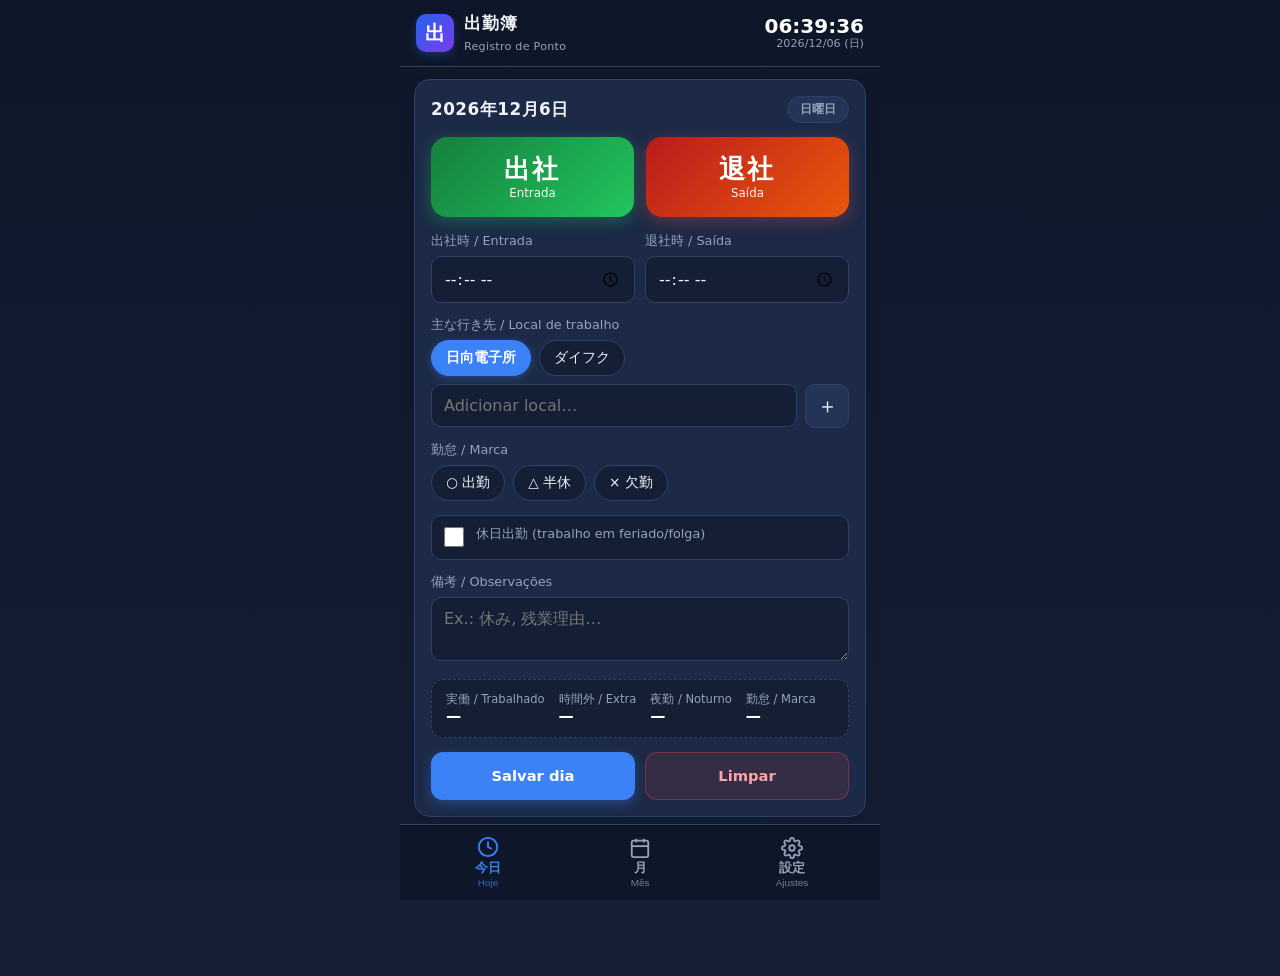
==== index.html @ 15ba2b0e "feat: Registro de Ponto PWA offline com suporte a iPhone e Android" ====
<!DOCTYPE html>
<html lang="ja">
<head>
  <meta charset="utf-8">
  <meta name="viewport" content="width=device-width, initial-scale=1, viewport-fit=cover, maximum-scale=1, user-scalable=no">
  <meta name="theme-color" content="#0f172a">
  <title>出勤簿 / Registro de Ponto</title>
  <link rel="manifest" href="manifest.json">
  <meta name="theme-color" content="#3b82f6">

  <!-- Suporte Nativo para iPhone / iOS -->
  <meta name="apple-mobile-web-app-capable" content="yes">
  <meta name="apple-mobile-web-app-status-bar-style" content="black-translucent">
  <meta name="apple-mobile-web-app-title" content="出勤簿">
  <link rel="apple-touch-icon" href="icon-192.png">
  <link rel="apple-touch-icon" sizes="192x192" href="icon-192.png">
  <link rel="apple-touch-icon" sizes="512x512" href="icon-512.png">

  <link rel="stylesheet" href="style.css">
</head>
<body>

<div class="app-wrapper">
  <!-- Top Bar -->
  <header class="topbar">
    <div class="brand">
      <span class="logo">出</span>
      <div>
        <strong>出勤簿</strong>
        <small>Registro de Ponto</small>
      </div>
    </div>
    <div class="clock">
      <span id="liveClock">--:--:--</span>
      <small id="liveDate">—</small>
    </div>
  </header>

  <div id="persistWarn" class="banner warn hidden">
    Este dispositivo não permitiu armazenamento persistente. Exporte o backup (.json) periodicamente.
  </div>

  <main>
    <!-- TAB: TODAY -->
    <section id="tab-today" class="panel active">
      <div class="card">
        <div class="card-head">
          <h2 id="todayTitle">—</h2>
          <span id="todayWeekday" class="pill"></span>
        </div>

        <div id="openShift" class="banner warn hidden"></div>

        <div class="punch">
          <button id="btnIn" class="punch-btn in">
            <span class="big">出社</span>
            <small>Entrada</small>
          </button>
          <button id="btnOut" class="punch-btn out">
            <span class="big">退社</span>
            <small>Saída</small>
          </button>
        </div>

        <div class="grid2">
          <label class="field">
            <span>出社時 / Entrada</span>
            <input type="time" id="inTime">
          </label>
          <label class="field">
            <span>退社時 / Saída</span>
            <input type="time" id="outTime">
          </label>
        </div>

        <div class="field">
          <span>主な行き先 / Local de trabalho</span>
          <div id="placeChips" class="chips"></div>
          <div class="row">
            <input type="text" id="newPlace" placeholder="Adicionar local…">
            <button id="addPlace" class="btn-icon" title="Adicionar local">＋</button>
          </div>
        </div>

        <div class="field">
          <span>勤怠 / Marca</span>
          <div id="markChips" class="chips">
            <button class="chip mark" data-mark="○">○ 出勤</button>
            <button class="chip mark" data-mark="△">△ 半休</button>
            <button class="chip mark" data-mark="×">× 欠勤</button>
          </div>
        </div>

        <label class="field switch">
          <input type="checkbox" id="holidayFlag">
          <span>休日出勤 (trabalho em feriado/folga)</span>
        </label>

        <label class="field">
          <span>備考 / Observações</span>
          <textarea id="note" rows="2" placeholder="Ex.: 休み, 残業理由…"></textarea>
        </label>

        <div id="todaySummary" class="summary"></div>
        <div class="actions">
          <button id="saveToday" class="btn primary">Salvar dia</button>
          <button id="clearToday" class="btn ghost danger">Limpar</button>
        </div>
      </div>
    </section>

    <!-- TAB: MONTH -->
    <section id="tab-month" class="panel">
      <div class="card">
        <div class="month-nav">
          <button id="prevMonth" class="btn-icon ghost" title="Mês anterior">◀</button>
          <h2 id="monthLabel">—</h2>
          <button id="nextMonth" class="btn-icon ghost" title="Próximo mês">▶</button>
        </div>
        <div id="monthStats" class="stats"></div>
        <div class="actions">
          <button id="exportXlsx" class="btn primary">Gerar Excel (.xlsx)</button>
          <button id="exportCsv" class="btn ghost">Exportar CSV</button>
        </div>
      </div>
      <div id="dayList" class="day-list"></div>
    </section>

    <!-- TAB: CONFIG -->
    <section id="tab-config" class="panel">
      <div class="card">
        <h2>Perfil</h2>
        <label class="field"><span>申請者 / Nome</span><input type="text" id="cfgName"></label>
        <label class="field"><span>所属長 / Supervisor</span><input type="text" id="cfgSupervisor"></label>
        <label class="field"><span>Jornada padrão por dia (h)</span><input type="number" id="cfgHours" min="1" max="12" step="0.5"></label>
        <div class="actions single"><button id="saveConfig" class="btn primary">Salvar Perfil</button></div>
      </div>

      <div class="card">
        <h2>Locais de Trabalho</h2>
        <div id="cfgPlaces" class="chips"></div>
      </div>

      <div class="card">
        <h2>Backup e Dados</h2>
        <p class="muted">Os dados ficam salvos internamente neste aparelho. Recomendamos exportar o backup regularmente.</p>
        <div class="actions" style="margin-bottom: 10px;">
          <button id="backupJson" class="btn primary">Exportar Backup (.json)</button>
          <label class="btn ghost file">Importar Backup<input type="file" id="importJson" accept="application/json,.json"></label>
        </div>
        <div class="actions">
          <button id="loadSample" class="btn ghost">Carregar Exemplo</button>
          <button id="wipeAll" class="btn ghost danger">Apagar Tudo</button>
        </div>
      </div>
    </section>
  </main>

  <!-- Bottom Navigation Bar (Estilo App Nativo Android) -->
  <nav class="tabs">
    <button class="tab active" data-tab="today">
      <svg class="tab-icon" viewBox="0 0 24 24"><circle cx="12" cy="12" r="10"/><polyline points="12 6 12 12 16 14"/></svg>
      <span class="tab-title">今日</span>
      <span class="tab-sub">Hoje</span>
    </button>
    <button class="tab" data-tab="month">
      <svg class="tab-icon" viewBox="0 0 24 24"><rect x="3" y="4" width="18" height="18" rx="2" ry="2"/><line x1="16" y1="2" x2="16" y2="6"/><line x1="8" y1="2" x2="8" y2="6"/><line x1="3" y1="10" x2="21" y2="10"/></svg>
      <span class="tab-title">月</span>
      <span class="tab-sub">Mês</span>
    </button>
    <button class="tab" data-tab="config">
      <svg class="tab-icon" viewBox="0 0 24 24"><circle cx="12" cy="12" r="3"/><path d="M19.4 15a1.65 1.65 0 0 0 .33 1.82l.06.06a2 2 0 0 1 0 2.83 2 2 0 0 1-2.83 0l-.06-.06a1.65 1.65 0 0 0-1.82-.33 1.65 1.65 0 0 0-1 1.51V21a2 2 0 0 1-2 2 2 2 0 0 1-2-2v-.09A1.65 1.65 0 0 0 9 19.4a1.65 1.65 0 0 0-1.82.33l-.06.06a2 2 0 0 1-2.83 0 2 2 0 0 1 0-2.83l.06-.06a1.65 1.65 0 0 0 .33-1.82 1.65 1.65 0 0 0-1.51-1H3a2 2 0 0 1-2-2 2 2 0 0 1 2-2h.09A1.65 1.65 0 0 0 4.6 9a1.65 1.65 0 0 0-.33-1.82l-.06-.06a2 2 0 0 1 0-2.83 2 2 0 0 1 2.83 0l.06.06a1.65 1.65 0 0 0 1.82.33H9a1.65 1.65 0 0 0 1-1.51V3a2 2 0 0 1 2-2 2 2 0 0 1 2 2v.09a1.65 1.65 0 0 0 1 1.51 1.65 1.65 0 0 0 1.82-.33l.06-.06a2 2 0 0 1 2.83 0 2 2 0 0 1 0 2.83l-.06.06a1.65 1.65 0 0 0-.33 1.82V9a1.65 1.65 0 0 0 1.51 1H21a2 2 0 0 1 2 2 2 2 0 0 1-2 2h-.09a1.65 1.65 0 0 0-1.51 1z"/></svg>
      <span class="tab-title">設定</span>
      <span class="tab-sub">Ajustes</span>
    </button>
  </nav>

  <div id="toast" class="toast hidden"></div>
</div>

<script src="exceljs.min.js"></script>
<script src="app.js"></script>
<script>
  if ('serviceWorker' in navigator) {
    window.addEventListener('load', () => {
      navigator.serviceWorker.register('sw.js').catch((err) => console.log('SW registration error:', err));
    });
  }
</script>
</body>
</html>
---- style.css ----
:root {
  --bg: #0f172a;
  --bg2: #141f36;
  --card: #1c2a47;
  --card2: #243456;
  --line: #2e4166;
  --txt: #f1f5f9;
  --muted: #94a3b8;
  --accent: #3b82f6;
  --accent-glow: rgba(59, 130, 246, 0.35);
  --green: #22c55e;
  --green-glow: rgba(34, 197, 94, 0.35);
  --red: #ef4444;
  --red-glow: rgba(239, 68, 68, 0.35);
  --amber: #f59e0b;
  --radius: 16px;
  --radius-sm: 10px;
}

*, *::before, *::after {
  box-sizing: border-box;
  -webkit-tap-highlight-color: transparent;
}

html, body {
  margin: 0;
  padding: 0;
  width: 100%;
  max-width: 100vw;
  overflow-x: hidden;
}

body {
  background: linear-gradient(180deg, var(--bg) 0%, var(--bg2) 100%);
  color: var(--txt);
  font-family: system-ui, -apple-system, "Noto Sans JP", "Segoe UI", Roboto, sans-serif;
  min-height: 100vh;
  min-height: 100dvh;
  padding-bottom: calc(76px + env(safe-area-inset-bottom, 16px));
}

.app-wrapper {
  width: 100%;
  max-width: 480px;
  margin: 0 auto;
  min-height: 100vh;
  position: relative;
  display: flex;
  flex-direction: column;
}

.hidden {
  display: none !important;
}

.muted {
  color: var(--muted);
  font-size: 0.85rem;
  line-height: 1.4;
}

/* ---------- Top Bar ---------- */
.topbar {
  position: sticky;
  top: 0;
  z-index: 40;
  display: flex;
  justify-content: space-between;
  align-items: center;
  padding: calc(env(safe-area-inset-top, 0px) + 12px) 16px 12px;
  background: rgba(15, 23, 42, 0.94);
  backdrop-filter: blur(12px);
  -webkit-backdrop-filter: blur(12px);
  border-bottom: 1px solid var(--line);
}

.brand {
  display: flex;
  align-items: center;
  gap: 10px;
}

.brand strong {
  display: block;
  font-size: 1.05rem;
  letter-spacing: 0.05em;
  font-weight: 700;
}

.brand small {
  color: var(--muted);
  font-size: 0.7rem;
  letter-spacing: 0.02em;
}

.logo {
  width: 38px;
  height: 38px;
  border-radius: 10px;
  display: grid;
  place-items: center;
  background: linear-gradient(135deg, #2563eb, #7c3aed);
  font-weight: 800;
  font-size: 1.25rem;
  color: #fff;
  box-shadow: 0 4px 10px rgba(37, 99, 235, 0.3);
}

.clock {
  text-align: right;
  line-height: 1.15;
}

.clock #liveClock {
  font-variant-numeric: tabular-nums;
  font-size: 1.25rem;
  font-weight: 700;
  color: #fff;
}

.clock small {
  color: var(--muted);
  font-size: 0.7rem;
  display: block;
}

/* ---------- Banners ---------- */
.banner {
  margin: 12px 14px 0;
  padding: 12px 14px;
  border-radius: 12px;
  font-size: 0.85rem;
  line-height: 1.4;
}

.banner.warn {
  background: rgba(245, 158, 11, 0.12);
  border: 1px solid rgba(245, 158, 11, 0.4);
  color: #fde68a;
}

/* ---------- Main Content ---------- */
main {
  flex: 1;
  padding: 12px 14px 0;
  width: 100%;
}

.panel {
  display: none;
}

.panel.active {
  display: block;
  animation: fadeIn 0.18s cubic-bezier(0.16, 1, 0.3, 1);
}

@keyframes fadeIn {
  from { opacity: 0; transform: translateY(6px); }
  to { opacity: 1; transform: translateY(0); }
}

/* ---------- Cards ---------- */
.card {
  background: var(--card);
  border: 1px solid var(--line);
  border-radius: var(--radius);
  padding: 16px;
  margin-bottom: 12px;
  box-shadow: 0 4px 12px rgba(0, 0, 0, 0.15);
}

.card h2 {
  margin: 0 0 12px;
  font-size: 1rem;
  font-weight: 700;
  letter-spacing: 0.03em;
}

.card-head {
  display: flex;
  justify-content: space-between;
  align-items: center;
  margin-bottom: 14px;
}

.card-head h2 {
  margin: 0;
  font-size: 1.05rem;
}

.pill {
  background: var(--card2);
  color: var(--muted);
  padding: 4px 12px;
  border-radius: 999px;
  font-size: 0.78rem;
  font-weight: 600;
  border: 1px solid var(--line);
}

/* ---------- Punch Buttons ---------- */
.punch {
  display: grid;
  grid-template-columns: 1fr 1fr;
  gap: 12px;
  margin-bottom: 16px;
}

.punch-btn {
  border: none;
  border-radius: 16px;
  padding: 16px 8px;
  color: #fff;
  cursor: pointer;
  display: flex;
  flex-direction: column;
  align-items: center;
  justify-content: center;
  gap: 3px;
  font-family: inherit;
  transition: transform 0.08s ease, filter 0.15s ease, box-shadow 0.15s ease;
  touch-action: manipulation;
  min-height: 80px;
}

.punch-btn:active {
  transform: scale(0.96);
}

.punch-btn .big {
  font-size: 1.65rem;
  font-weight: 800;
  letter-spacing: 0.08em;
  line-height: 1.1;
}

.punch-btn small {
  font-size: 0.74rem;
  font-weight: 500;
  opacity: 0.95;
}

.punch-btn.in {
  background: linear-gradient(135deg, #15803d, #22c55e);
  box-shadow: 0 4px 16px var(--green-glow);
}

.punch-btn.out {
  background: linear-gradient(135deg, #b91c1c, #ea580c);
  box-shadow: 0 4px 16px var(--red-glow);
}

.punch-btn.done {
  filter: saturate(0.3) brightness(0.75);
  box-shadow: none;
}

/* ---------- Form Controls ---------- */
.grid2 {
  display: grid;
  grid-template-columns: 1fr 1fr;
  gap: 10px;
}

.field {
  display: block;
  margin-bottom: 14px;
}

.field > span {
  display: block;
  font-size: 0.8rem;
  font-weight: 500;
  color: var(--muted);
  margin-bottom: 6px;
}

input[type=text],
input[type=number],
input[type=time],
textarea,
select {
  width: 100%;
  max-width: 100%;
  background: var(--bg2);
  border: 1px solid var(--line);
  color: var(--txt);
  border-radius: var(--radius-sm);
  padding: 11px 12px;
  font-size: 1rem;
  font-family: inherit;
  transition: border-color 0.15s, box-shadow 0.15s;
}

input[type=time] {
  font-variant-numeric: tabular-nums;
  -webkit-appearance: none;
}

textarea {
  resize: vertical;
  min-height: 64px;
}

input:focus,
textarea:focus,
select:focus {
  outline: none;
  border-color: var(--accent);
  box-shadow: 0 0 0 3px var(--accent-glow);
}

/* Row & Icon button */
.row {
  display: flex;
  gap: 8px;
  align-items: center;
  width: 100%;
}

.row input {
  flex: 1;
  min-width: 0;
}

.btn-icon {
  width: 44px;
  height: 44px;
  min-width: 44px;
  flex: 0 0 44px;
  border-radius: var(--radius-sm);
  display: inline-flex;
  align-items: center;
  justify-content: center;
  font-size: 1.3rem;
  cursor: pointer;
  border: 1px solid var(--line);
  background: var(--card2);
  color: var(--txt);
  padding: 0;
  touch-action: manipulation;
  transition: transform 0.08s, filter 0.15s;
}

.btn-icon:active {
  transform: scale(0.93);
  filter: brightness(1.2);
}

/* Chips */
.chips {
  display: flex;
  flex-wrap: wrap;
  gap: 8px;
  margin-bottom: 8px;
}

.chip {
  border: 1px solid var(--line);
  background: var(--bg2);
  color: var(--txt);
  padding: 8px 14px;
  border-radius: 999px;
  font-size: 0.85rem;
  cursor: pointer;
  font-family: inherit;
  touch-action: manipulation;
  transition: background-color 0.12s, border-color 0.12s;
  max-width: 100%;
  overflow: hidden;
  text-overflow: ellipsis;
  white-space: nowrap;
}

.chip.active {
  background: var(--accent);
  border-color: var(--accent);
  color: #fff;
  font-weight: 600;
  box-shadow: 0 2px 8px var(--accent-glow);
}

.chip.remove {
  background: #3a1d22;
  border-color: #7c2d3a;
  color: #fca5a5;
}

/* Switch & Checkbox */
.switch {
  display: flex;
  gap: 12px;
  align-items: center;
  font-size: 0.84rem;
  color: var(--txt);
  background: var(--bg2);
  padding: 10px 12px;
  border-radius: var(--radius-sm);
  border: 1px solid var(--line);
  cursor: pointer;
  user-select: none;
  touch-action: manipulation;
}

.switch input {
  width: 20px;
  height: 20px;
  flex: 0 0 20px;
  margin: 0;
  accent-color: var(--accent);
}

/* Summary Box */
.summary {
  background: var(--bg2);
  border: 1px dashed var(--line);
  border-radius: 12px;
  padding: 12px 14px;
  margin-bottom: 14px;
  font-size: 0.9rem;
  display: flex;
  flex-wrap: wrap;
  gap: 14px;
}

.summary b {
  color: #fff;
  font-size: 0.95rem;
}

.summary .k {
  color: var(--muted);
  font-size: 0.72rem;
  display: block;
}

/* Action Buttons */
.actions {
  display: grid;
  grid-template-columns: repeat(auto-fit, minmax(120px, 1fr));
  gap: 10px;
  width: 100%;
}

.actions.single {
  grid-template-columns: 1fr;
}

.btn {
  border: none;
  border-radius: 12px;
  padding: 12px 14px;
  font-size: 0.92rem;
  font-weight: 600;
  cursor: pointer;
  font-family: inherit;
  min-height: 48px;
  display: inline-flex;
  align-items: center;
  justify-content: center;
  text-align: center;
  touch-action: manipulation;
  transition: transform 0.08s ease, filter 0.15s ease;
  min-width: 0;
  line-height: 1.25;
}

.btn:active {
  transform: scale(0.97);
  filter: brightness(1.15);
}

.btn.primary {
  background: var(--accent);
  color: #fff;
  box-shadow: 0 4px 12px var(--accent-glow);
}

.btn.ghost {
  background: var(--card2);
  color: var(--txt);
  border: 1px solid var(--line);
}

.btn.danger {
  color: #fca5a5;
  background: rgba(239, 68, 68, 0.12);
  border-color: rgba(239, 68, 68, 0.35);
}

.btn.file {
  display: inline-flex;
  align-items: center;
  justify-content: center;
  position: relative;
  overflow: hidden;
}

.btn.file input {
  position: absolute;
  top: 0;
  left: 0;
  opacity: 0;
  width: 100%;
  height: 100%;
  cursor: pointer;
}

/* ---------- Month Tab ---------- */
.month-nav {
  display: flex;
  align-items: center;
  justify-content: space-between;
  gap: 8px;
  margin-bottom: 14px;
}

.month-nav h2 {
  margin: 0;
  font-size: 1.15rem;
  font-weight: 700;
  flex: 1;
  text-align: center;
  letter-spacing: 0.02em;
}

.stats {
  display: grid;
  grid-template-columns: 1fr 1fr;
  gap: 10px;
  margin-bottom: 14px;
}

.stat {
  background: var(--bg2);
  border: 1px solid var(--line);
  border-radius: 12px;
  padding: 10px 12px;
  min-width: 0;
}

.stat .v {
  font-size: 1.3rem;
  font-weight: 800;
  font-variant-numeric: tabular-nums;
  white-space: nowrap;
  overflow: hidden;
  text-overflow: ellipsis;
}

.stat .k {
  color: var(--muted);
  font-size: 0.72rem;
  margin-top: 2px;
}

.stat.green .v { color: var(--green); }
.stat.amber .v { color: var(--amber); }
.stat.red .v { color: var(--red); }

/* Day List */
.day-list {
  display: flex;
  flex-direction: column;
  gap: 8px;
  margin-bottom: 24px;
}

.day {
  background: var(--card);
  border: 1px solid var(--line);
  border-radius: 12px;
  overflow: hidden;
  transition: border-color 0.15s;
}

.day.sat { border-left: 4px solid #3b82f6; }
.day.sun { border-left: 4px solid var(--red); }
.day.holiday { border-left: 4px solid var(--amber); }

.day-head {
  display: flex;
  align-items: center;
  gap: 8px;
  padding: 12px 10px;
  cursor: pointer;
  touch-action: manipulation;
}

.day-num {
  width: 32px;
  font-size: 1.05rem;
  font-weight: 700;
  text-align: center;
  flex-shrink: 0;
}

.day-wd {
  width: 26px;
  font-size: 0.76rem;
  color: var(--muted);
  flex-shrink: 0;
}

.day-main {
  flex: 1;
  min-width: 0;
  font-size: 0.88rem;
  font-variant-numeric: tabular-nums;
  overflow: hidden;
  text-overflow: ellipsis;
  white-space: nowrap;
}

.day-main .ph { color: var(--muted); }
.day-main .nt { color: var(--muted); font-size: 0.78rem; margin-left: 4px; }
.day-empty { color: var(--muted); font-size: 0.82rem; }

.day-body {
  display: none;
  padding: 0 14px 14px;
  border-top: 1px solid var(--line);
}

.day.open .day-body {
  display: block;
}

.day-body .grid2 {
  margin-top: 12px;
}

.day-body .field {
  margin-bottom: 12px;
}

/* ---------- Bottom Navigation Bar ---------- */
.tabs {
  position: fixed;
  bottom: 0;
  left: 0;
  right: 0;
  z-index: 50;
  display: flex;
  justify-content: space-around;
  align-items: center;
  background: rgba(15, 23, 42, 0.96);
  backdrop-filter: blur(16px);
  -webkit-backdrop-filter: blur(16px);
  border-top: 1px solid var(--line);
  padding: 6px 12px calc(env(safe-area-inset-bottom, 8px) + 6px);
  max-width: 480px;
  margin: 0 auto;
}

.tab {
  flex: 1;
  display: flex;
  flex-direction: column;
  align-items: center;
  justify-content: center;
  gap: 2px;
  padding: 6px 4px;
  border: none;
  background: transparent;
  color: var(--muted);
  cursor: pointer;
  border-radius: 12px;
  transition: all 0.15s ease;
  touch-action: manipulation;
}

.tab .tab-icon {
  width: 22px;
  height: 22px;
  stroke: currentColor;
  stroke-width: 2;
  fill: none;
  transition: stroke 0.15s ease, transform 0.15s ease;
}

.tab .tab-title {
  font-size: 0.8rem;
  font-weight: 700;
  line-height: 1.1;
}

.tab .tab-sub {
  font-size: 0.62rem;
  font-weight: 500;
  opacity: 0.75;
}

.tab.active {
  color: var(--accent);
}

.tab.active .tab-icon {
  transform: translateY(-1px);
}

.tab:active {
  transform: scale(0.92);
}

/* ---------- Toast Message ---------- */
.toast {
  position: fixed;
  left: 50%;
  bottom: calc(76px + env(safe-area-inset-bottom, 16px));
  transform: translateX(-50%);
  background: rgba(11, 18, 32, 0.95);
  border: 1px solid var(--line);
  color: #fff;
  padding: 12px 20px;
  border-radius: 999px;
  font-size: 0.88rem;
  font-weight: 600;
  z-index: 60;
  box-shadow: 0 10px 30px rgba(0, 0, 0, 0.6);
  max-width: calc(100vw - 32px);
  width: max-content;
  text-align: center;
  backdrop-filter: blur(10px);
  -webkit-backdrop-filter: blur(10px);
}
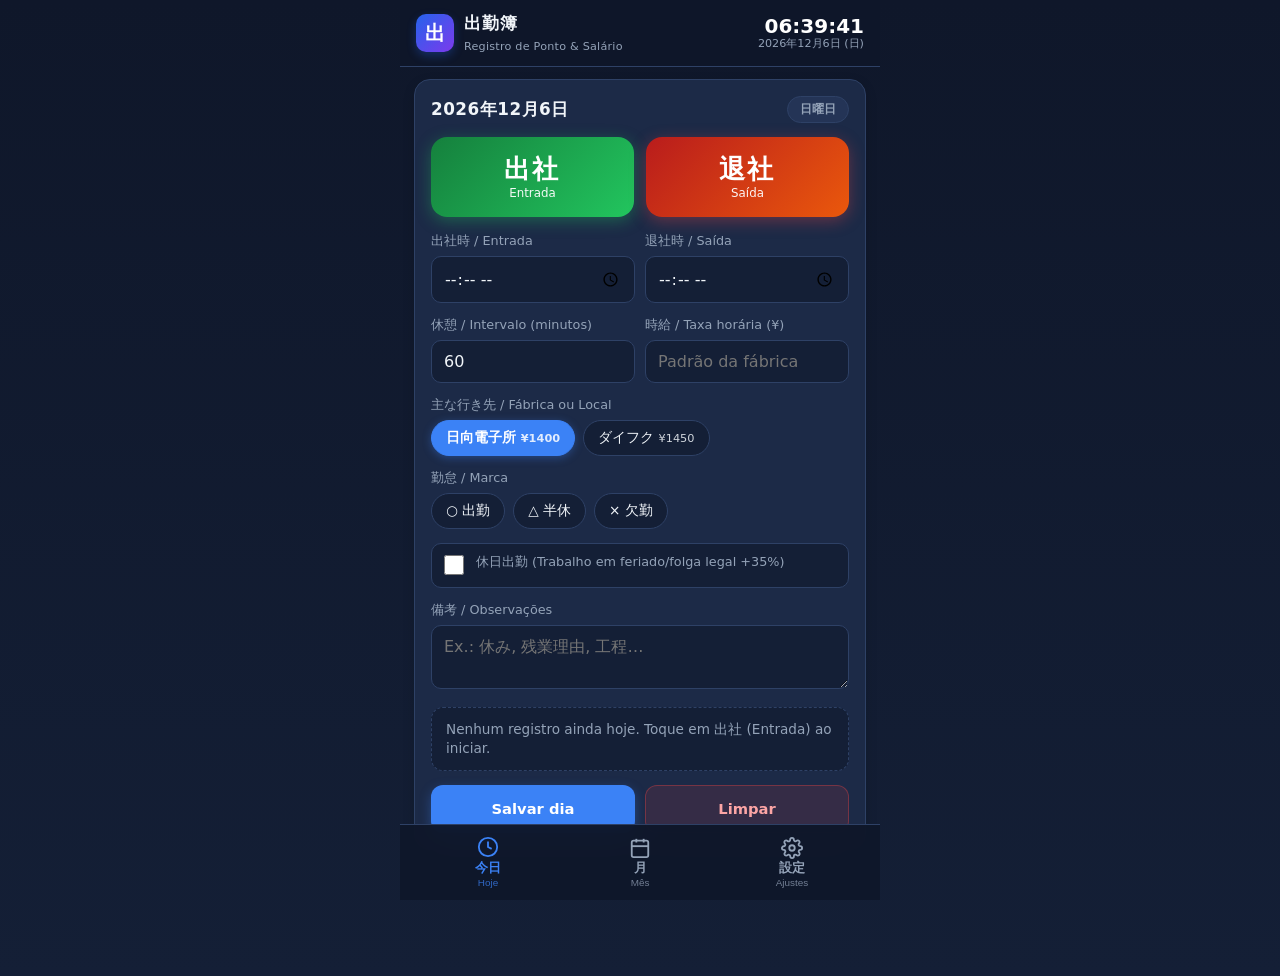
==== commit 2573ef72: "feat: Sistema robusto de cálculo salarial (Leis Japonesas 労働基準法), multi-fábricas e demonstrativo det" ====
--- a/index.html
+++ b/index.html
@@ -27,7 +27,7 @@
       <span class="logo">出</span>
       <div>
         <strong>出勤簿</strong>
-        <small>Registro de Ponto</small>
+        <small>Registro de Ponto & Salário</small>
       </div>
     </div>
     <div class="clock">
@@ -73,13 +73,20 @@
           </label>
         </div>
 
+        <div class="grid2">
+          <label class="field">
+            <span>休憩 / Intervalo (minutos)</span>
+            <input type="number" id="breakTime" min="0" max="240" step="15" placeholder="60">
+          </label>
+          <label class="field">
+            <span>時給 / Taxa horária (¥)</span>
+            <input type="number" id="todayRate" min="500" max="10000" step="10" placeholder="Padrão da fábrica">
+          </label>
+        </div>
+
         <div class="field">
-          <span>主な行き先 / Local de trabalho</span>
+          <span>主な行き先 / Fábrica ou Local</span>
           <div id="placeChips" class="chips"></div>
-          <div class="row">
-            <input type="text" id="newPlace" placeholder="Adicionar local…">
-            <button id="addPlace" class="btn-icon" title="Adicionar local">＋</button>
-          </div>
         </div>
 
         <div class="field">
@@ -93,12 +100,12 @@
 
         <label class="field switch">
           <input type="checkbox" id="holidayFlag">
-          <span>休日出勤 (trabalho em feriado/folga)</span>
+          <span>休日出勤 (Trabalho em feriado/folga legal +35%)</span>
         </label>
 
         <label class="field">
           <span>備考 / Observações</span>
-          <textarea id="note" rows="2" placeholder="Ex.: 休み, 残業理由…"></textarea>
+          <textarea id="note" rows="2" placeholder="Ex.: 休み, 残業理由, 工程…"></textarea>
         </label>
 
         <div id="todaySummary" class="summary"></div>
@@ -111,6 +118,22 @@
 
     <!-- TAB: MONTH -->
     <section id="tab-month" class="panel">
+      <!-- Card de Salário Estimado -->
+      <div id="monthSalaryCard" class="salary-card">
+        <div class="salary-header">
+          <div>
+            <small>給与概算 / Estimativa Salarial</small>
+            <h3 id="salaryMonthLabel">—</h3>
+          </div>
+          <span class="rate-badge green">労働基準法準拠</span>
+        </div>
+        <div class="salary-amount">
+          <span class="currency">¥</span>
+          <span id="salaryTotalAmount">0</span>
+        </div>
+        <div id="salaryBreakdownList" class="salary-details"></div>
+      </div>
+
       <div class="card">
         <div class="month-nav">
           <button id="prevMonth" class="btn-icon ghost" title="Mês anterior">◀</button>
@@ -119,7 +142,7 @@
         </div>
         <div id="monthStats" class="stats"></div>
         <div class="actions">
-          <button id="exportXlsx" class="btn primary">Gerar Excel (.xlsx)</button>
+          <button id="exportXlsx" class="btn primary">Gerar Relatório Excel (.xlsx)</button>
           <button id="exportCsv" class="btn ghost">Exportar CSV</button>
         </div>
       </div>
@@ -128,19 +151,70 @@
 
     <!-- TAB: CONFIG -->
     <section id="tab-config" class="panel">
+      <!-- Perfil -->
       <div class="card">
         <h2>Perfil</h2>
-        <label class="field"><span>申請者 / Nome</span><input type="text" id="cfgName"></label>
-        <label class="field"><span>所属長 / Supervisor</span><input type="text" id="cfgSupervisor"></label>
-        <label class="field"><span>Jornada padrão por dia (h)</span><input type="number" id="cfgHours" min="1" max="12" step="0.5"></label>
+        <label class="field"><span>申請者 / Nome Completo</span><input type="text" id="cfgName"></label>
+        <label class="field"><span>所属長 / Supervisor ou Empreiteira</span><input type="text" id="cfgSupervisor"></label>
         <div class="actions single"><button id="saveConfig" class="btn primary">Salvar Perfil</button></div>
       </div>
 
-      <div class="card">
-        <h2>Locais de Trabalho</h2>
-        <div id="cfgPlaces" class="chips"></div>
-      </div>
-
+      <!-- Gerenciamento de Fábricas / Firmas -->
+      <div class="card">
+        <div class="card-head">
+          <h2>Fábricas / Firmas (時給)</h2>
+          <button id="btnNewPlace" class="btn-icon ghost" title="Adicionar Fábrica">＋</button>
+        </div>
+        <p class="muted">Configure a taxa por hora (時給) e regras específicas para cada fábrica em que você trabalha.</p>
+        
+        <div id="placeForm" class="hidden" style="background:var(--bg2); padding:14px; border-radius:12px; margin-bottom:14px; border:1px solid var(--line);">
+          <h3 id="placeFormTitle" style="margin:0 0 10px; font-size:0.95rem;">Nova Fábrica / Local</h3>
+          <label class="field"><span>Nome da Fábrica ou Local</span><input type="text" id="pfName" placeholder="Ex.: 日向電子所, ダイフク"></label>
+          <div class="grid2">
+            <label class="field"><span>時給 / Valor Hora (¥)</span><input type="number" id="pfRate" min="500" max="10000" step="10" placeholder="1400"></label>
+            <label class="field"><span>Jornada Padrão (h)</span><input type="number" id="pfHours" min="1" max="12" step="0.5" placeholder="8"></label>
+          </div>
+          <div class="grid2">
+            <label class="field"><span>Intervalo Padrão (min)</span><input type="number" id="pfBreak" min="0" max="180" step="15" placeholder="60"></label>
+            <label class="field"><span>Transporte/dia (¥)</span><input type="number" id="pfCommute" min="0" max="5000" step="50" placeholder="0"></label>
+          </div>
+          <div class="actions">
+            <button id="btnSavePlace" class="btn primary">Salvar Fábrica</button>
+            <button id="btnCancelPlace" class="btn ghost">Cancelar</button>
+          </div>
+        </div>
+
+        <div id="placesListContainer" class="place-card-list"></div>
+      </div>
+
+      <!-- Porcentagens da Legislação Japonesa -->
+      <div class="card">
+        <h2>Legislação Trabalhista Japonesa (労働基準法)</h2>
+        <p class="muted">Alíquotas oficiais de acréscimo salarial conforme o Artigo 37 da Lei de Normas Trabalhistas do Japão.</p>
+        <div class="grid2">
+          <label class="field">
+            <span>残業割増 / Hora Extra (+%)</span>
+            <input type="number" id="rateOvertime" min="0" max="100" step="1" value="25">
+          </label>
+          <label class="field">
+            <span>深夜手当 / Noturno 22h-5h (+%)</span>
+            <input type="number" id="rateNight" min="0" max="100" step="1" value="25">
+          </label>
+        </div>
+        <div class="grid2">
+          <label class="field">
+            <span>休日割増 / Feriados (+%)</span>
+            <input type="number" id="rateHoliday" min="0" max="100" step="1" value="35">
+          </label>
+          <label class="field">
+            <span>60h超割増 / >60h Extra (+%)</span>
+            <input type="number" id="rateOver60" min="0" max="100" step="1" value="50">
+          </label>
+        </div>
+        <div class="actions single"><button id="saveRates" class="btn ghost">Atualizar Alíquotas</button></div>
+      </div>
+
+      <!-- Backup -->
       <div class="card">
         <h2>Backup e Dados</h2>
         <p class="muted">Os dados ficam salvos internamente neste aparelho. Recomendamos exportar o backup regularmente.</p>
@@ -149,14 +223,14 @@
           <label class="btn ghost file">Importar Backup<input type="file" id="importJson" accept="application/json,.json"></label>
         </div>
         <div class="actions">
-          <button id="loadSample" class="btn ghost">Carregar Exemplo</button>
+          <button id="loadSample" class="btn ghost">Carregar Exemplo (junho/2026)</button>
           <button id="wipeAll" class="btn ghost danger">Apagar Tudo</button>
         </div>
       </div>
     </section>
   </main>
 
-  <!-- Bottom Navigation Bar (Estilo App Nativo Android) -->
+  <!-- Bottom Navigation Bar (Estilo App Nativo) -->
   <nav class="tabs">
     <button class="tab active" data-tab="today">
       <svg class="tab-icon" viewBox="0 0 24 24"><circle cx="12" cy="12" r="10"/><polyline points="12 6 12 12 16 14"/></svg>
--- a/style.css
+++ b/style.css
@@ -725,3 +725,168 @@
   backdrop-filter: blur(10px);
   -webkit-backdrop-filter: blur(10px);
 }
+
+/* ---------- Salary Dashboard & Legal Rates ---------- */
+.salary-card {
+  background: linear-gradient(145deg, #1b2844 0%, #152037 100%);
+  border: 1px solid #3b82f64d;
+  border-radius: var(--radius);
+  padding: 18px 16px;
+  margin-bottom: 14px;
+  box-shadow: 0 8px 24px rgba(15, 23, 42, 0.4);
+}
+
+.salary-header {
+  display: flex;
+  justify-content: space-between;
+  align-items: flex-start;
+  margin-bottom: 12px;
+}
+
+.salary-header small {
+  color: var(--muted);
+  font-size: 0.76rem;
+  display: block;
+  text-transform: uppercase;
+  letter-spacing: 0.05em;
+}
+
+.salary-header h3 {
+  margin: 2px 0 0;
+  font-size: 1.05rem;
+  font-weight: 700;
+  color: #e2e8f0;
+}
+
+.salary-amount {
+  font-variant-numeric: tabular-nums;
+  font-size: 2.1rem;
+  font-weight: 800;
+  color: #38bdf8;
+  letter-spacing: -0.02em;
+  margin-bottom: 14px;
+  display: flex;
+  align-items: baseline;
+  gap: 4px;
+}
+
+.salary-amount .currency {
+  font-size: 1.3rem;
+  font-weight: 600;
+  color: #94a3b8;
+}
+
+.salary-details {
+  display: grid;
+  grid-template-columns: 1fr 1fr;
+  gap: 10px;
+  padding-top: 12px;
+  border-top: 1px solid #2e416680;
+}
+
+.salary-item {
+  background: rgba(15, 23, 42, 0.55);
+  border: 1px solid var(--line);
+  border-radius: 10px;
+  padding: 8px 10px;
+  min-width: 0;
+}
+
+.salary-item .k {
+  color: var(--muted);
+  font-size: 0.72rem;
+  display: flex;
+  justify-content: space-between;
+  align-items: center;
+  margin-bottom: 3px;
+}
+
+.salary-item .v {
+  font-variant-numeric: tabular-nums;
+  font-size: 0.98rem;
+  font-weight: 700;
+  color: #f8fafc;
+}
+
+.salary-item .sub {
+  color: var(--muted);
+  font-size: 0.68rem;
+  font-weight: normal;
+  display: block;
+}
+
+.rate-badge {
+  background: rgba(59, 130, 246, 0.2);
+  color: #60a5fa;
+  border: 1px solid rgba(59, 130, 246, 0.35);
+  font-size: 0.65rem;
+  padding: 1px 5px;
+  border-radius: 4px;
+  font-weight: 700;
+}
+
+.rate-badge.green {
+  background: rgba(34, 197, 94, 0.15);
+  color: #4ade80;
+  border-color: rgba(34, 197, 94, 0.3);
+}
+
+.rate-badge.amber {
+  background: rgba(245, 158, 11, 0.15);
+  color: #fbbf24;
+  border-color: rgba(245, 158, 11, 0.3);
+}
+
+.rate-badge.red {
+  background: rgba(239, 68, 68, 0.15);
+  color: #f87171;
+  border-color: rgba(239, 68, 68, 0.3);
+}
+
+/* Places Manager */
+.place-card-list {
+  display: flex;
+  flex-direction: column;
+  gap: 10px;
+  margin-bottom: 14px;
+}
+
+.place-card-item {
+  background: var(--bg2);
+  border: 1px solid var(--line);
+  border-radius: 12px;
+  padding: 12px 14px;
+}
+
+.place-card-top {
+  display: flex;
+  justify-content: space-between;
+  align-items: center;
+  margin-bottom: 6px;
+}
+
+.place-card-title {
+  font-size: 1rem;
+  font-weight: 700;
+  color: #fff;
+}
+
+.place-card-meta {
+  display: flex;
+  flex-wrap: wrap;
+  gap: 12px;
+  font-size: 0.8rem;
+  color: var(--muted);
+}
+
+.place-card-meta b {
+  color: #38bdf8;
+}
+
+.place-card-actions {
+  display: flex;
+  gap: 8px;
+  margin-top: 10px;
+  justify-content: flex-end;
+}
+
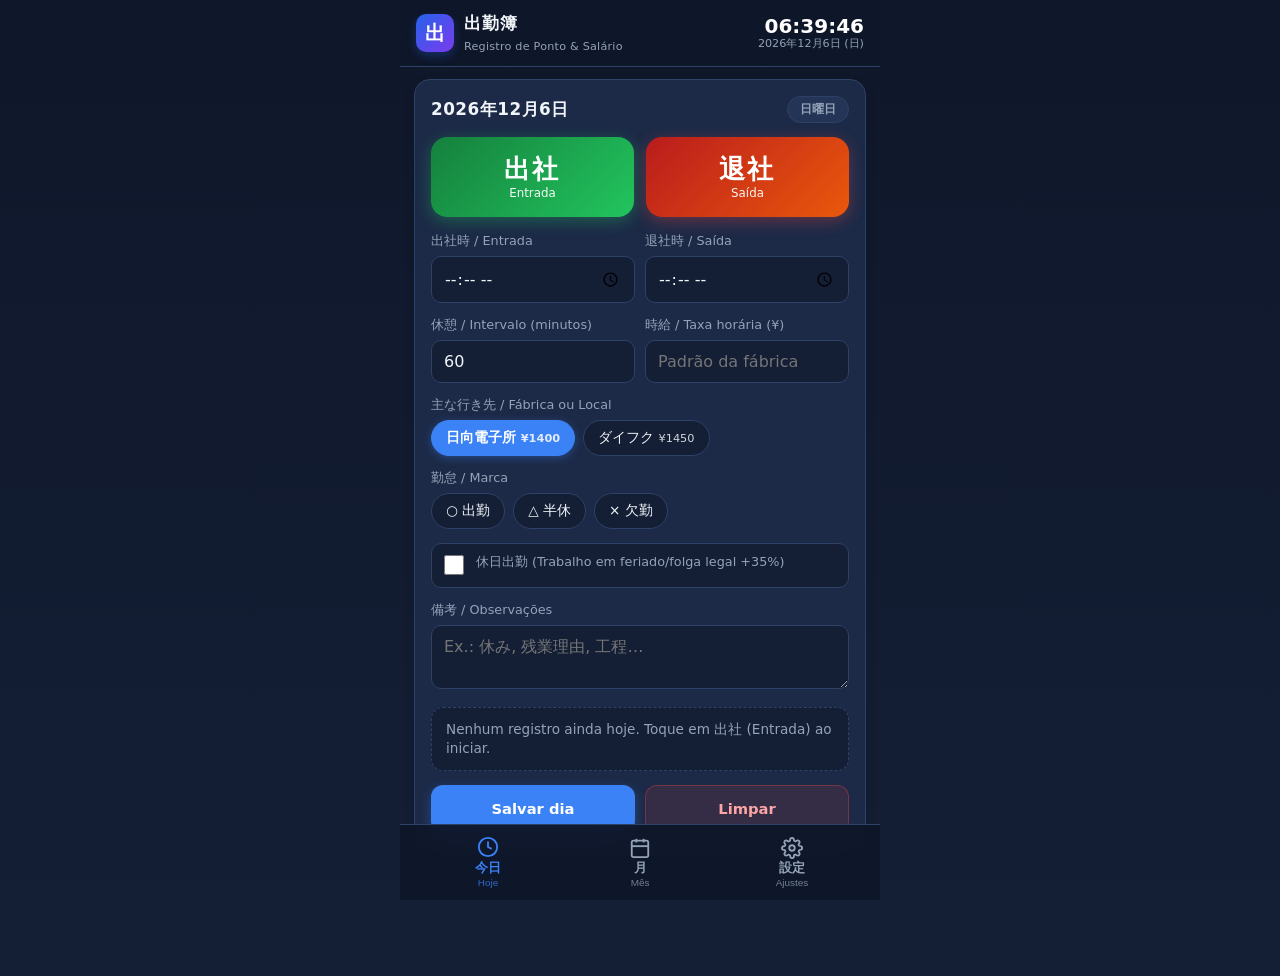
==== commit a213e2f2: "security: bloqueia exposicao de .git/dotfiles e melhora robustez - adiciona serve.py: servidor HTTP " ====
--- a/index.html
+++ b/index.html
@@ -6,6 +6,9 @@
   <meta name="theme-color" content="#0f172a">
   <title>出勤簿 / Registro de Ponto</title>
   <link rel="manifest" href="manifest.json">
+  <link rel="icon" href="icon-192.png">
+  <link rel="apple-touch-icon" href="icon-192.png">
+  <meta name="mobile-web-app-capable" content="yes">
   <meta name="theme-color" content="#3b82f6">
 
   <!-- Suporte Nativo para iPhone / iOS -->
